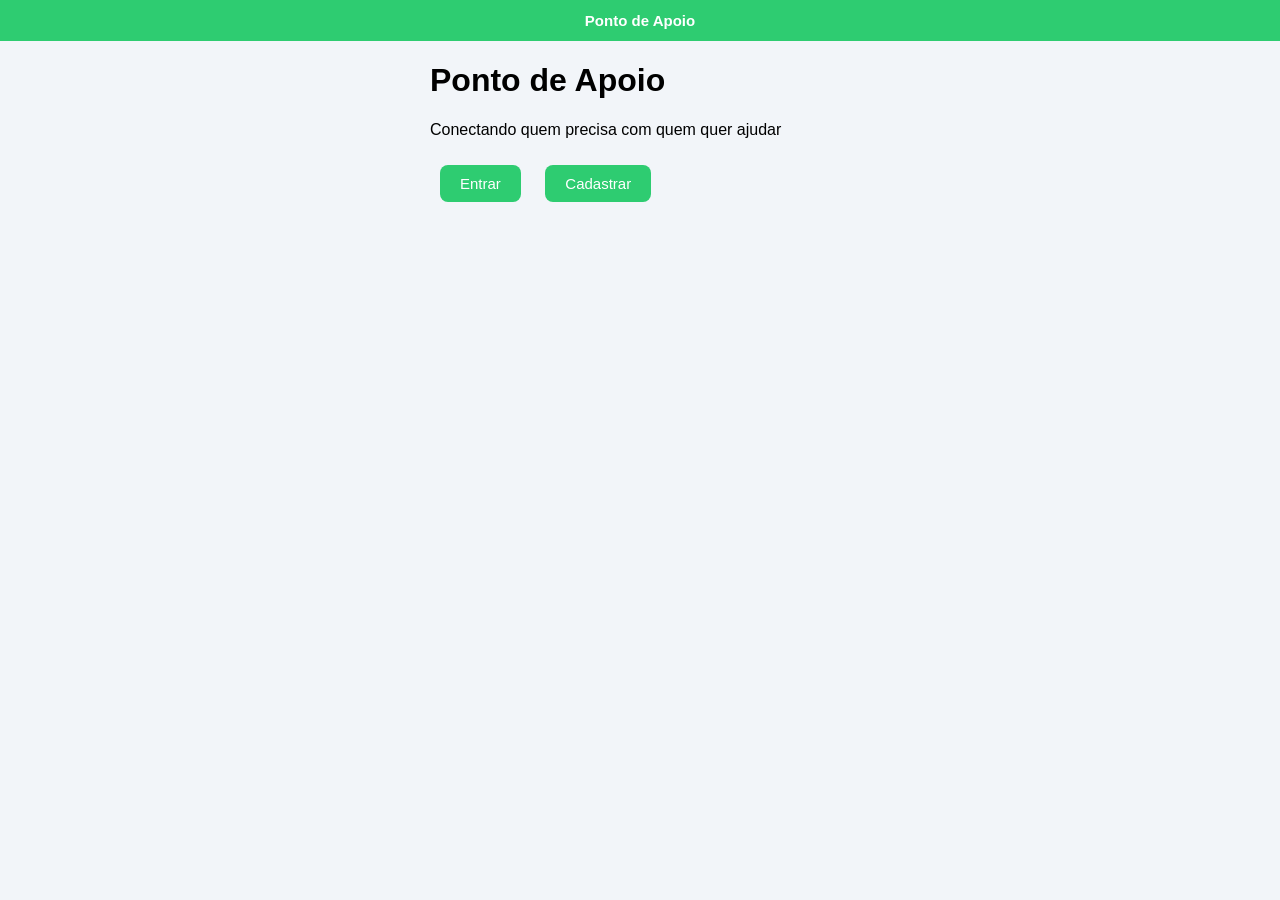
==== public/index.html @ 2aea1a23 "Migração para Firebase estático (Hosting + Firestore + Auth) Substitui o backend Flask + SQLite por " ====
<!DOCTYPE html>
<html lang="pt-br">
<head>
    <meta charset="UTF-8">
    <meta name="viewport" content="width=device-width, initial-scale=1">
    <title>Ponto de Apoio</title>
    <link rel="stylesheet" href="style.css">
</head>
<body>

<div class="topbar">Ponto de Apoio</div>

<div class="container">
    <h1>Ponto de Apoio</h1>
    <p>Conectando quem precisa com quem quer ajudar</p>

    <a href="login.html" class="btn">Entrar</a>
    <a href="register.html" class="btn">Cadastrar</a>
</div>

</body>
</html>
---- public/style.css ----
body {
    margin: 0;
    font-family: Arial;
    background: #f2f5f9;
}

/* TOPO */
.topbar {
    background: #2ecc71;
    color: white;
    padding: 12px;
    text-align: center;
    font-weight: 600;
    font-size: 15px;
    width: 100%;
    box-sizing: border-box;
    position: relative;
}

.topbar .logout {
    position: absolute;
    right: 12px;
    top: 50%;
    transform: translateY(-50%);
    color: white;
    font-size: 13px;
    font-weight: normal;
    text-decoration: underline;
    cursor: pointer;
    background: none;
    border: none;
}

/* CONTAINER */
.container {
    max-width: 420px;
    width: 100%;
    margin: 0 auto;
    padding: 0 10px;
}

/* GRID DE OPÇÕES */
.grid {
    display: grid;
    grid-template-columns: 1fr 1fr;
    gap: 10px;
}

.card-option {
    background: white;
    padding: 15px;
    border-radius: 10px;
    text-align: center;
    font-weight: bold;
    text-decoration: none;
    color: black;
    display: block;
    box-shadow: 0 2px 6px rgba(0,0,0,0.1);
    transition: 0.2s;
}

.card-option:hover {
    transform: scale(1.03);
    background: #ecf9f1;
}

/* CARDS */
.card {
    background: white;
    padding: 15px;
    margin: 15px 0;
    border-radius: 10px;
    box-shadow: 0 2px 6px rgba(0,0,0,0.1);
}

/* BOTÃO AJUDAR */
.btn-ajudar {
    background: #2ecc71;
    color: white;
    border: none;
    padding: 12px;
    width: 100%;
    border-radius: 10px;
    margin-top: 10px;
    font-size: 16px;
    cursor: pointer;
}

.btn-ajudar:hover {
    background: #27ae60;
}

.btn-ajudar:disabled {
    background: #a5d6b8;
    cursor: default;
}

/* NOVA NECESSIDADE */
.btn-nova {
    display: block;
    text-align: center;
    background: #3498db;
    color: white;
    padding: 12px;
    border-radius: 8px;
    text-decoration: none;
    margin: 20px 0;
    transition: 0.2s;
}

.btn-nova:hover {
    background: #2980b9;
}

/* TEXTO */
.bairro {
    color: gray;
    font-size: 14px;
}

.msg-erro {
    color: #c0392b;
    font-size: 14px;
    text-align: center;
}

.msg-vazio {
    color: gray;
    text-align: center;
}

/* STATS */
.stats {
    display: flex;
    gap: 10px;
    overflow-x: auto;
}

.stat-card {
    min-width: 120px;
}

.stat-card:hover {
    transform: scale(1.03);
}

.stat-card h3 {
    color: #2ecc71;
    font-size: 24px;
}

/* FORMULÁRIOS */
.form-box {
    background: white;
    padding: 20px;
    border-radius: 10px;
    width: 320px;
    max-width: 90%;
    margin: 20px auto;
    box-shadow: 0 2px 6px rgba(0,0,0,0.1);
}

input, textarea {
    display: block;
    width: 90%;
    margin: 10px auto;
    padding: 10px;
    border-radius: 5px;
    border: 1px solid #ccc;
    font-family: inherit;
}

/* BOTÃO PADRÃO */
.btn {
    display: inline-block;
    background: #2ecc71;
    color: white;
    padding: 10px 20px;
    margin: 10px;
    border-radius: 8px;
    text-decoration: none;
    border: none;
    cursor: pointer;
    transition: 0.2s;
    font-size: 15px;
}

.btn:hover {
    background: #27ae60;
}

.btn:disabled {
    background: #a5d6b8;
    cursor: default;
}

ul.lista-simples {
    list-style: none;
    padding: 0;
}

ul.lista-simples li {
    background: white;
    padding: 12px 15px;
    margin: 10px 0;
    border-radius: 10px;
    box-shadow: 0 2px 6px rgba(0,0,0,0.1);
}
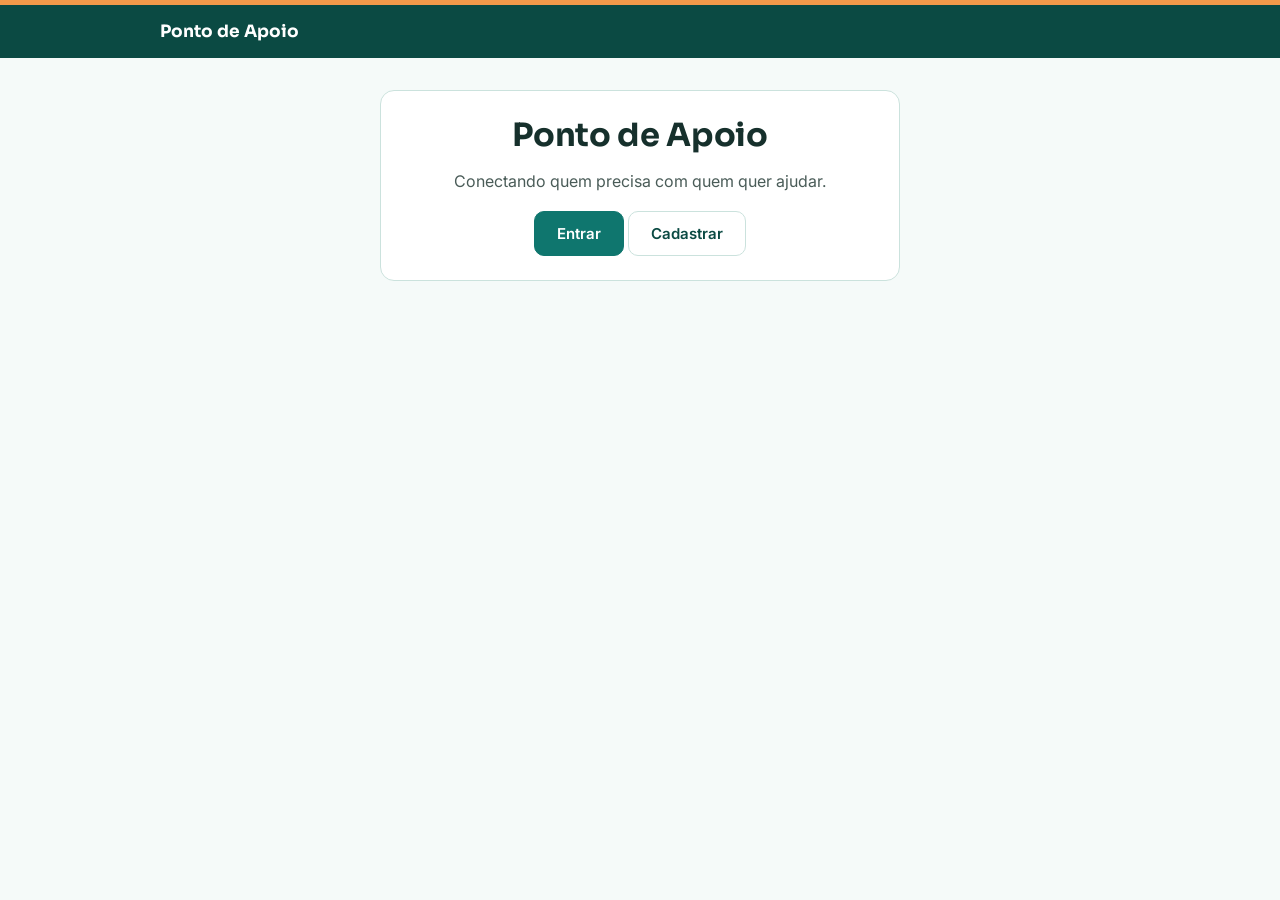
==== commit 7a77afdc: "Aplica novo design system em todas as páginas Reestrutura index, login, register, dashboard, nova_ne" ====
--- a/public/index.html
+++ b/public/index.html
@@ -4,18 +4,26 @@
     <meta charset="UTF-8">
     <meta name="viewport" content="width=device-width, initial-scale=1">
     <title>Ponto de Apoio</title>
+    <link rel="preconnect" href="https://fonts.googleapis.com">
+    <link href="https://fonts.googleapis.com/css2?family=Sora:wght@500;700&family=Inter:wght@400;500;600&display=swap" rel="stylesheet">
     <link rel="stylesheet" href="style.css">
 </head>
 <body>
 
-<div class="topbar">Ponto de Apoio</div>
+<div class="header-bar">
+    <div class="header-inner">
+        <a class="header-brand" href="index.html">Ponto de Apoio</a>
+    </div>
+</div>
 
 <div class="container">
-    <h1>Ponto de Apoio</h1>
-    <p>Conectando quem precisa com quem quer ajudar</p>
+    <div class="card text-center" style="max-width:520px; margin:24px auto;">
+        <h1>Ponto de Apoio</h1>
+        <p class="muted" style="margin-bottom:20px;">Conectando quem precisa com quem quer ajudar.</p>
 
-    <a href="login.html" class="btn">Entrar</a>
-    <a href="register.html" class="btn">Cadastrar</a>
+        <a href="login.html" class="btn btn-primary">Entrar</a>
+        <a href="register.html" class="btn btn-ghost">Cadastrar</a>
+    </div>
 </div>
 
 </body>
--- a/public/style.css
+++ b/public/style.css
@@ -1,208 +1,228 @@
-body {
-    margin: 0;
-    font-family: Arial;
-    background: #f2f5f9;
-}
-
-/* TOPO */
-.topbar {
-    background: #2ecc71;
-    color: white;
-    padding: 12px;
-    text-align: center;
-    font-weight: 600;
-    font-size: 15px;
-    width: 100%;
-    box-sizing: border-box;
-    position: relative;
-}
-
-.topbar .logout {
-    position: absolute;
-    right: 12px;
-    top: 50%;
-    transform: translateY(-50%);
-    color: white;
-    font-size: 13px;
-    font-weight: normal;
-    text-decoration: underline;
-    cursor: pointer;
-    background: none;
-    border: none;
-}
-
-/* CONTAINER */
-.container {
-    max-width: 420px;
-    width: 100%;
-    margin: 0 auto;
-    padding: 0 10px;
-}
-
-/* GRID DE OPÇÕES */
-.grid {
-    display: grid;
-    grid-template-columns: 1fr 1fr;
-    gap: 10px;
-}
-
-.card-option {
-    background: white;
-    padding: 15px;
-    border-radius: 10px;
-    text-align: center;
-    font-weight: bold;
-    text-decoration: none;
-    color: black;
-    display: block;
-    box-shadow: 0 2px 6px rgba(0,0,0,0.1);
-    transition: 0.2s;
-}
-
-.card-option:hover {
-    transform: scale(1.03);
-    background: #ecf9f1;
-}
-
-/* CARDS */
-.card {
-    background: white;
-    padding: 15px;
-    margin: 15px 0;
-    border-radius: 10px;
-    box-shadow: 0 2px 6px rgba(0,0,0,0.1);
-}
-
-/* BOTÃO AJUDAR */
-.btn-ajudar {
-    background: #2ecc71;
-    color: white;
-    border: none;
-    padding: 12px;
-    width: 100%;
-    border-radius: 10px;
-    margin-top: 10px;
-    font-size: 16px;
-    cursor: pointer;
-}
-
-.btn-ajudar:hover {
-    background: #27ae60;
-}
-
-.btn-ajudar:disabled {
-    background: #a5d6b8;
-    cursor: default;
-}
-
-/* NOVA NECESSIDADE */
-.btn-nova {
-    display: block;
-    text-align: center;
-    background: #3498db;
-    color: white;
-    padding: 12px;
-    border-radius: 8px;
-    text-decoration: none;
-    margin: 20px 0;
-    transition: 0.2s;
-}
-
-.btn-nova:hover {
-    background: #2980b9;
-}
-
-/* TEXTO */
-.bairro {
-    color: gray;
-    font-size: 14px;
-}
-
-.msg-erro {
-    color: #c0392b;
-    font-size: 14px;
-    text-align: center;
-}
-
-.msg-vazio {
-    color: gray;
-    text-align: center;
-}
-
-/* STATS */
-.stats {
-    display: flex;
-    gap: 10px;
-    overflow-x: auto;
-}
-
-.stat-card {
-    min-width: 120px;
-}
-
-.stat-card:hover {
-    transform: scale(1.03);
-}
-
-.stat-card h3 {
-    color: #2ecc71;
-    font-size: 24px;
-}
-
-/* FORMULÁRIOS */
-.form-box {
-    background: white;
-    padding: 20px;
-    border-radius: 10px;
-    width: 320px;
-    max-width: 90%;
-    margin: 20px auto;
-    box-shadow: 0 2px 6px rgba(0,0,0,0.1);
-}
-
-input, textarea {
-    display: block;
-    width: 90%;
-    margin: 10px auto;
-    padding: 10px;
-    border-radius: 5px;
-    border: 1px solid #ccc;
-    font-family: inherit;
-}
-
-/* BOTÃO PADRÃO */
-.btn {
-    display: inline-block;
-    background: #2ecc71;
-    color: white;
-    padding: 10px 20px;
-    margin: 10px;
-    border-radius: 8px;
-    text-decoration: none;
-    border: none;
-    cursor: pointer;
-    transition: 0.2s;
-    font-size: 15px;
-}
-
-.btn:hover {
-    background: #27ae60;
-}
-
-.btn:disabled {
-    background: #a5d6b8;
-    cursor: default;
-}
-
-ul.lista-simples {
-    list-style: none;
-    padding: 0;
-}
-
-ul.lista-simples li {
-    background: white;
-    padding: 12px 15px;
-    margin: 10px 0;
-    border-radius: 10px;
-    box-shadow: 0 2px 6px rgba(0,0,0,0.1);
-}
+/* ===== Ponto de Apoio — Design System ===== */
+
+:root{
+  --paper:#F5FAF9;
+  --ink:#16302C;
+  --ink-soft:#4A5C58;
+  --teal-900:#0B4A43;
+  --teal-600:#0F766E;
+  --teal-100:#DCEEEA;
+  --amber-500:#F2994A;
+  --amber-100:#FDECD8;
+  --border:#CBE2DD;
+  --white:#FFFFFF;
+  --danger:#C0392B;
+}
+
+*{ box-sizing:border-box; }
+
+body{
+  margin:0;
+  background:var(--paper);
+  color:var(--ink);
+  font-family:'Inter',sans-serif;
+  -webkit-font-smoothing:antialiased;
+}
+
+h1,h2,h3{
+  font-family:'Sora',sans-serif;
+  font-weight:700;
+  letter-spacing:-0.01em;
+  margin:0 0 6px;
+}
+
+a{ color:var(--teal-600); }
+
+.container{
+  max-width:960px;
+  margin:0 auto;
+  padding:0 24px 40px;
+}
+
+/* ---- Cabeçalho (todas as páginas logadas) ---- */
+.header-bar{
+  background:var(--teal-900);
+  border-top:5px solid var(--amber-500);
+  padding:16px 24px;
+  margin-bottom:32px;
+}
+.header-inner{
+  max-width:960px;
+  margin:0 auto;
+  display:flex;
+  align-items:center;
+  justify-content:space-between;
+  flex-wrap:wrap;
+  gap:10px;
+}
+.header-brand{
+  font-family:'Sora',sans-serif;
+  font-weight:700;
+  font-size:17px;
+  color:var(--white);
+  text-decoration:none;
+}
+.header-nav{
+  display:flex;
+  gap:18px;
+  flex-wrap:wrap;
+  font-size:14px;
+}
+.header-nav a{
+  color:var(--teal-100);
+  text-decoration:none;
+  font-weight:500;
+}
+.header-nav a:hover{ color:var(--white); }
+.header-nav .sair{ color:var(--amber-500); background:none; border:none; font:inherit; cursor:pointer; padding:0; }
+
+/* ---- Botões ---- */
+.btn{
+  font-family:'Inter',sans-serif;
+  font-weight:600;
+  font-size:15px;
+  padding:12px 22px;
+  border-radius:10px;
+  border:1.5px solid transparent;
+  cursor:pointer;
+  text-decoration:none;
+  display:inline-block;
+  transition:transform .15s ease, background .15s ease;
+}
+.btn:active{ transform:scale(0.97); }
+.btn-primary{ background:var(--teal-600); color:var(--white); border-color:var(--teal-600); }
+.btn-primary:hover{ background:var(--teal-900); border-color:var(--teal-900); }
+.btn-primary:disabled{ background:var(--teal-100); border-color:var(--teal-100); color:var(--ink-soft); cursor:default; transform:none; }
+.btn-ghost{ background:transparent; color:var(--teal-900); border-color:var(--border); }
+.btn-ghost:hover{ border-color:var(--teal-600); }
+.btn-block{ width:100%; text-align:center; }
+.btn-sm{ padding:8px 16px; font-size:13.5px; }
+
+/* ---- Cards ---- */
+.card{
+  background:var(--white);
+  border:1px solid var(--border);
+  border-radius:14px;
+  padding:24px;
+}
+.card-form{
+  max-width:420px;
+  margin:24px auto;
+}
+
+/* ---- Formulários ---- */
+.field{ margin-bottom:16px; }
+.field label{
+  display:block;
+  font-size:13.5px;
+  font-weight:600;
+  color:var(--ink-soft);
+  margin-bottom:6px;
+}
+.field input, .field textarea, .field select{
+  width:100%;
+  font-family:'Inter',sans-serif;
+  font-size:15px;
+  padding:11px 13px;
+  border:1.5px solid var(--border);
+  border-radius:9px;
+  background:var(--paper);
+  color:var(--ink);
+}
+.field input:focus, .field textarea:focus, .field select:focus{
+  outline:none;
+  border-color:var(--teal-600);
+}
+.error-text{ color:var(--danger); font-size:13px; margin-top:6px; }
+
+/* ---- Métricas (dashboard) ---- */
+.stats-row{
+  display:grid;
+  grid-template-columns:repeat(3,1fr);
+  gap:14px;
+  margin-bottom:28px;
+}
+.stat-card{
+  background:var(--teal-100);
+  border-radius:12px;
+  padding:16px 18px;
+}
+.stat-num{
+  font-family:'Sora',sans-serif;
+  font-weight:700;
+  font-size:26px;
+  color:var(--teal-900);
+}
+.stat-label{ font-size:13px; color:var(--ink-soft); margin-top:2px; }
+
+/* ---- Lista de necessidades ---- */
+.necessidade-item{
+  background:var(--white);
+  border:1px solid var(--border);
+  border-radius:12px;
+  padding:16px 18px;
+  margin-bottom:12px;
+  display:flex;
+  justify-content:space-between;
+  align-items:center;
+  gap:16px;
+  flex-wrap:wrap;
+}
+.necessidade-info h3{ font-size:16px; margin:0 0 4px; }
+.necessidade-info p{ font-size:14px; color:var(--ink-soft); margin:0 0 8px; }
+.tag-bairro{
+  display:inline-block;
+  background:var(--amber-100);
+  color:#8A4B12;
+  font-size:12px;
+  font-weight:600;
+  padding:3px 10px;
+  border-radius:20px;
+}
+.ajuda-count{
+  font-size:13px;
+  color:var(--ink-soft);
+  white-space:nowrap;
+}
+
+/* ---- Estado vazio ---- */
+.empty-state{
+  text-align:center;
+  padding:48px 24px;
+  color:var(--ink-soft);
+}
+
+/* ---- Utilidades ---- */
+.muted{ color:var(--ink-soft); }
+.mt-24{ margin-top:24px; }
+.text-center{ text-align:center; }
+
+@media (max-width:640px){
+  .stats-row{ grid-template-columns:1fr 1fr; }
+  .necessidade-item{ flex-direction:column; align-items:flex-start; }
+}
+
+/* ---- Lista de participantes (ongs.html) ---- */
+.pessoa-item{
+  background:var(--white);
+  border:1px solid var(--border);
+  border-radius:12px;
+  padding:14px 18px;
+  margin-bottom:10px;
+  display:flex;
+  align-items:center;
+  gap:14px;
+}
+.avatar{
+  width:40px;height:40px;border-radius:50%;
+  background:var(--teal-100);
+  color:var(--teal-900);
+  font-family:'Sora',sans-serif;
+  font-weight:700;
+  font-size:14px;
+  display:flex;align-items:center;justify-content:center;
+  flex-shrink:0;
+}
+.pessoa-info p{ margin:0; }
+.pessoa-nome{ font-weight:600; font-size:15px; }
+.pessoa-email{ font-size:13px; color:var(--ink-soft); }
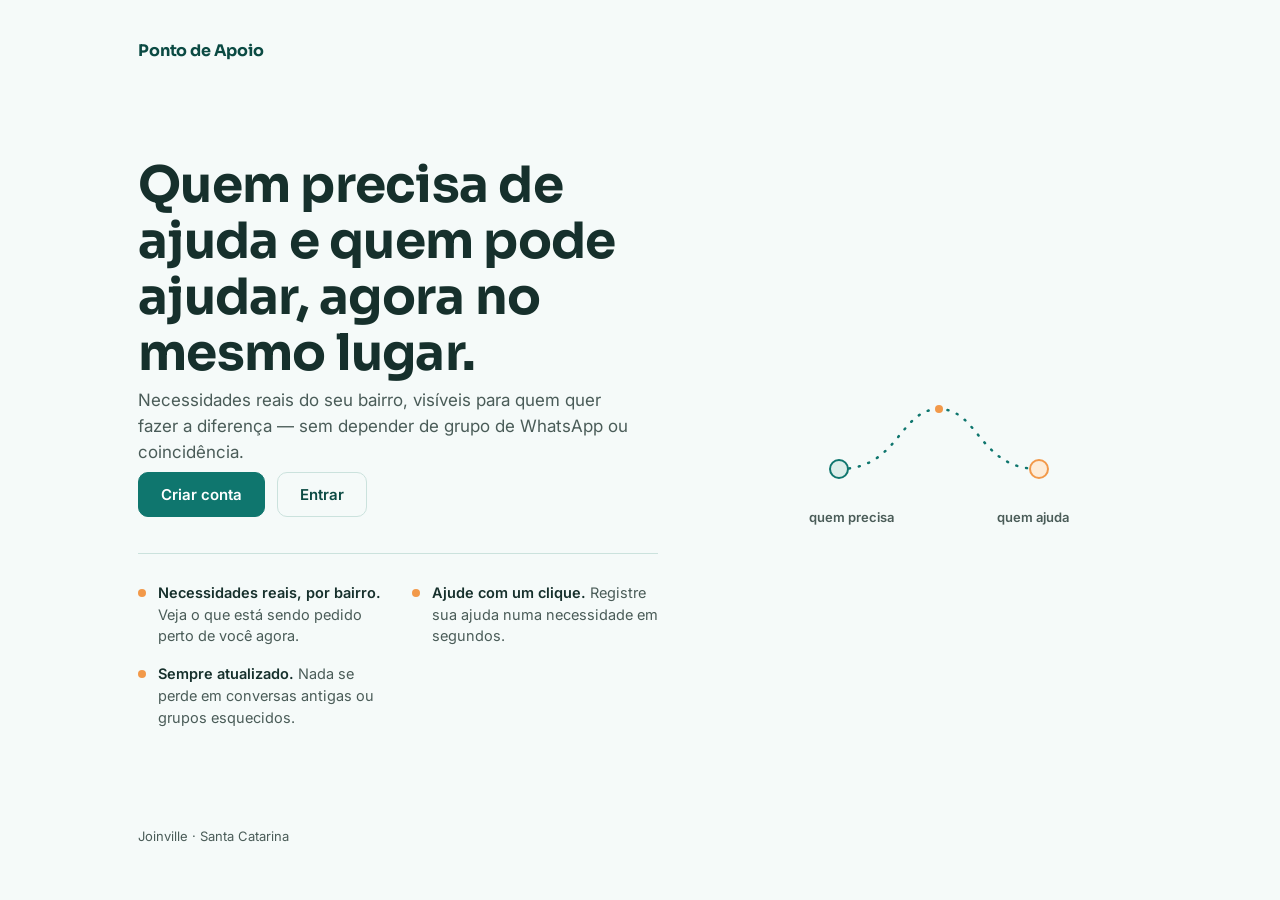
==== commit a7775d8c: "Aplica landing page final em index.html Substitui o cartão simples de index.html pela landing comple" ====
--- a/public/index.html
+++ b/public/index.html
@@ -5,25 +5,58 @@
     <meta name="viewport" content="width=device-width, initial-scale=1">
     <title>Ponto de Apoio</title>
     <link rel="preconnect" href="https://fonts.googleapis.com">
+    <link rel="preconnect" href="https://fonts.gstatic.com" crossorigin>
     <link href="https://fonts.googleapis.com/css2?family=Sora:wght@500;700&family=Inter:wght@400;500;600&display=swap" rel="stylesheet">
     <link rel="stylesheet" href="style.css">
 </head>
 <body>
 
-<div class="header-bar">
-    <div class="header-inner">
-        <a class="header-brand" href="index.html">Ponto de Apoio</a>
+<div class="wrap">
+    <div class="brand">Ponto de Apoio</div>
+
+    <div class="hero">
+        <div class="hero-text">
+            <h1>Quem precisa de ajuda e quem pode ajudar, agora no mesmo lugar.</h1>
+            <p class="sub">
+                Necessidades reais do seu bairro, visíveis para quem quer fazer a diferença —
+                sem depender de grupo de WhatsApp ou coincidência.
+            </p>
+            <div class="actions">
+                <a class="btn btn-primary" href="register.html">Criar conta</a>
+                <a class="btn btn-ghost" href="login.html">Entrar</a>
+            </div>
+
+            <div class="props">
+                <div class="prop">
+                    <span class="prop-dot"></span>
+                    <p><b>Necessidades reais, por bairro.</b> Veja o que está sendo pedido perto de você agora.</p>
+                </div>
+                <div class="prop">
+                    <span class="prop-dot"></span>
+                    <p><b>Ajude com um clique.</b> Registre sua ajuda numa necessidade em segundos.</p>
+                </div>
+                <div class="prop">
+                    <span class="prop-dot"></span>
+                    <p><b>Sempre atualizado.</b> Nada se perde em conversas antigas ou grupos esquecidos.</p>
+                </div>
+            </div>
+        </div>
+
+        <div class="connector">
+            <svg viewBox="0 0 260 120" width="260" height="120" fill="none" xmlns="http://www.w3.org/2000/svg" role="img" aria-label="Ilustração de uma linha conectando quem precisa de ajuda a quem pode ajudar">
+                <path d="M30 90 C 90 90, 90 30, 130 30 C 170 30, 170 90, 230 90" stroke="#0F766E" stroke-width="2.5" stroke-dasharray="1 9" stroke-linecap="round"/>
+                <circle cx="30" cy="90" r="9" fill="#DCEEEA" stroke="#0F766E" stroke-width="2"/>
+                <circle cx="230" cy="90" r="9" fill="#FDECD8" stroke="#F2994A" stroke-width="2"/>
+                <circle cx="130" cy="30" r="4" fill="#F2994A"/>
+            </svg>
+            <div class="connector-labels">
+                <span>quem precisa</span>
+                <span>quem ajuda</span>
+            </div>
+        </div>
     </div>
-</div>
 
-<div class="container">
-    <div class="card text-center" style="max-width:520px; margin:24px auto;">
-        <h1>Ponto de Apoio</h1>
-        <p class="muted" style="margin-bottom:20px;">Conectando quem precisa com quem quer ajudar.</p>
-
-        <a href="login.html" class="btn btn-primary">Entrar</a>
-        <a href="register.html" class="btn btn-ghost">Cadastrar</a>
-    </div>
+    <footer>Joinville · Santa Catarina</footer>
 </div>
 
 </body>
--- a/public/style.css
+++ b/public/style.css
@@ -226,3 +226,99 @@
 .pessoa-info p{ margin:0; }
 .pessoa-nome{ font-weight:600; font-size:15px; }
 .pessoa-email{ font-size:13px; color:var(--ink-soft); }
+
+/* ---- Landing page (index.html) ---- */
+.wrap{
+  max-width:1100px;
+  margin:0 auto;
+  padding:28px 24px 40px;
+  min-height:100vh;
+  display:flex;
+  flex-direction:column;
+}
+.brand{
+  font-family:'Sora',sans-serif;
+  font-weight:700;
+  font-size:16px;
+  color:var(--teal-900);
+  letter-spacing:-0.01em;
+}
+.hero{
+  flex:1;
+  display:flex;
+  flex-direction:column;
+  justify-content:center;
+  padding:32px 0 8px;
+  gap:22px;
+}
+.hero-text h1{
+  font-size:clamp(32px,6vw,50px);
+  line-height:1.12;
+  letter-spacing:-0.015em;
+  max-width:16ch;
+}
+.sub{
+  font-size:17px;
+  line-height:1.55;
+  color:var(--ink-soft);
+  max-width:46ch;
+  margin:0;
+}
+.actions{
+  display:flex;
+  gap:12px;
+  flex-wrap:wrap;
+  margin-top:6px;
+}
+.connector{
+  margin-top:18px;
+  display:flex;
+  flex-direction:column;
+  gap:10px;
+  max-width:320px;
+}
+.connector svg{ width:100%; height:auto; display:block; }
+.connector-labels{
+  display:flex;
+  justify-content:space-between;
+  width:100%;
+  font-size:13px;
+  font-weight:600;
+  color:var(--ink-soft);
+}
+.props{
+  display:grid;
+  grid-template-columns:1fr;
+  gap:16px;
+  margin-top:36px;
+  padding-top:28px;
+  border-top:1px solid var(--border);
+}
+.prop{ display:flex; gap:12px; align-items:flex-start; }
+.prop-dot{
+  width:8px;height:8px;border-radius:50%;
+  background:var(--amber-500);
+  margin-top:7px;
+  flex-shrink:0;
+}
+.prop p{ margin:0; font-size:14.5px; line-height:1.5; color:var(--ink-soft); }
+.prop b{ color:var(--ink); font-weight:600; }
+
+.wrap footer{
+  font-size:13px;
+  color:var(--ink-soft);
+  padding-top:28px;
+}
+
+@media (min-width:760px){
+  .wrap{ padding:40px 48px 56px; }
+  .hero{
+    display:grid;
+    grid-template-columns:1.15fr 0.85fr;
+    align-items:center;
+    gap:48px;
+  }
+  .hero-text{ max-width:520px; }
+  .props{ grid-template-columns:1fr 1fr; column-gap:28px; }
+  .connector{ max-width:380px; justify-self:center; }
+}
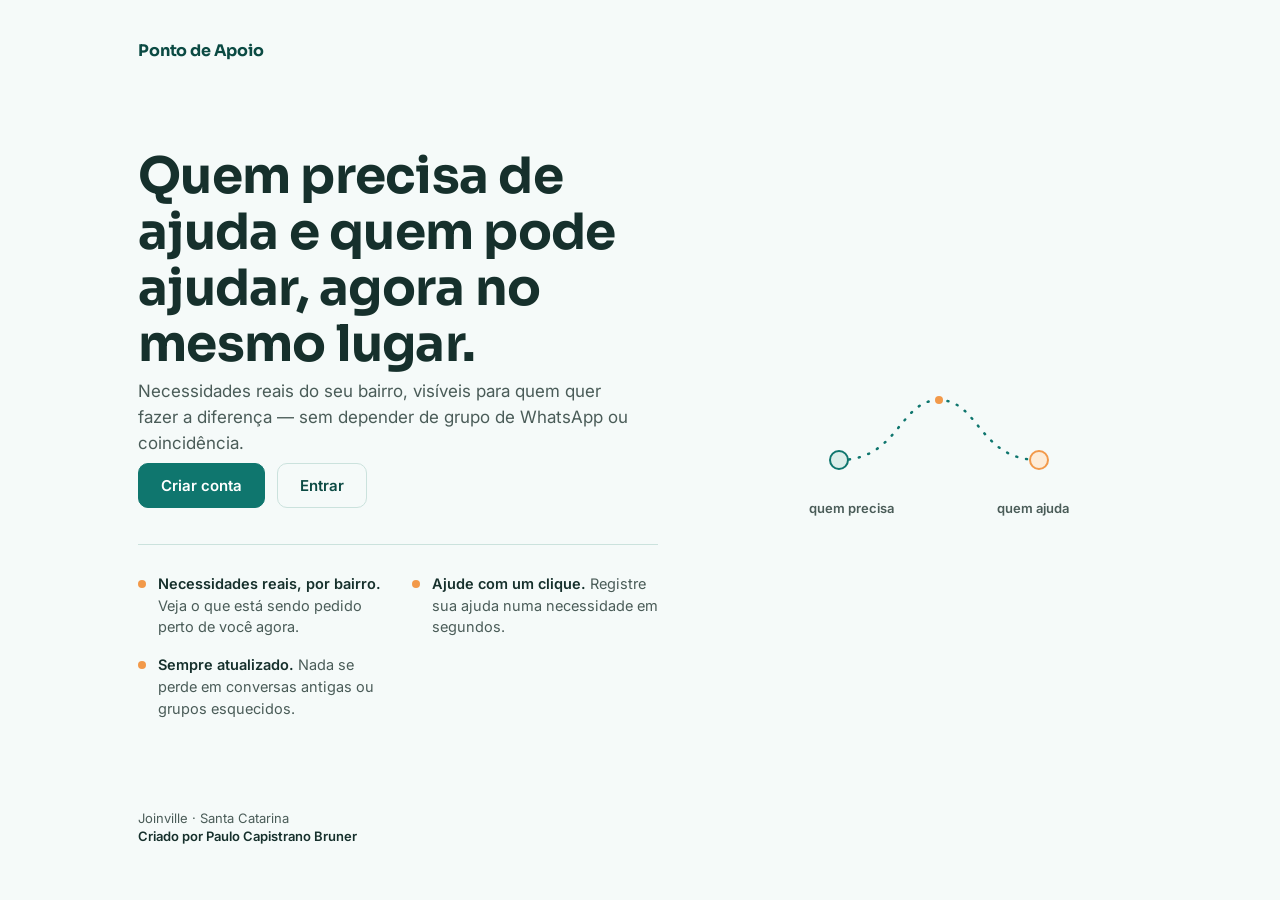
==== commit da097df5: "Adiciona assinatura de autoria no rodapé da landing page Só em public/index.html (página pública, se" ====
--- a/public/index.html
+++ b/public/index.html
@@ -56,7 +56,10 @@
         </div>
     </div>
 
-    <footer>Joinville · Santa Catarina</footer>
+    <footer>
+        <p style="margin:0 0 2px;">Joinville · Santa Catarina</p>
+        <p style="margin:0; font-weight:600; color:var(--ink);">Criado por Paulo Capistrano Bruner</p>
+    </footer>
 </div>
 
 </body>
